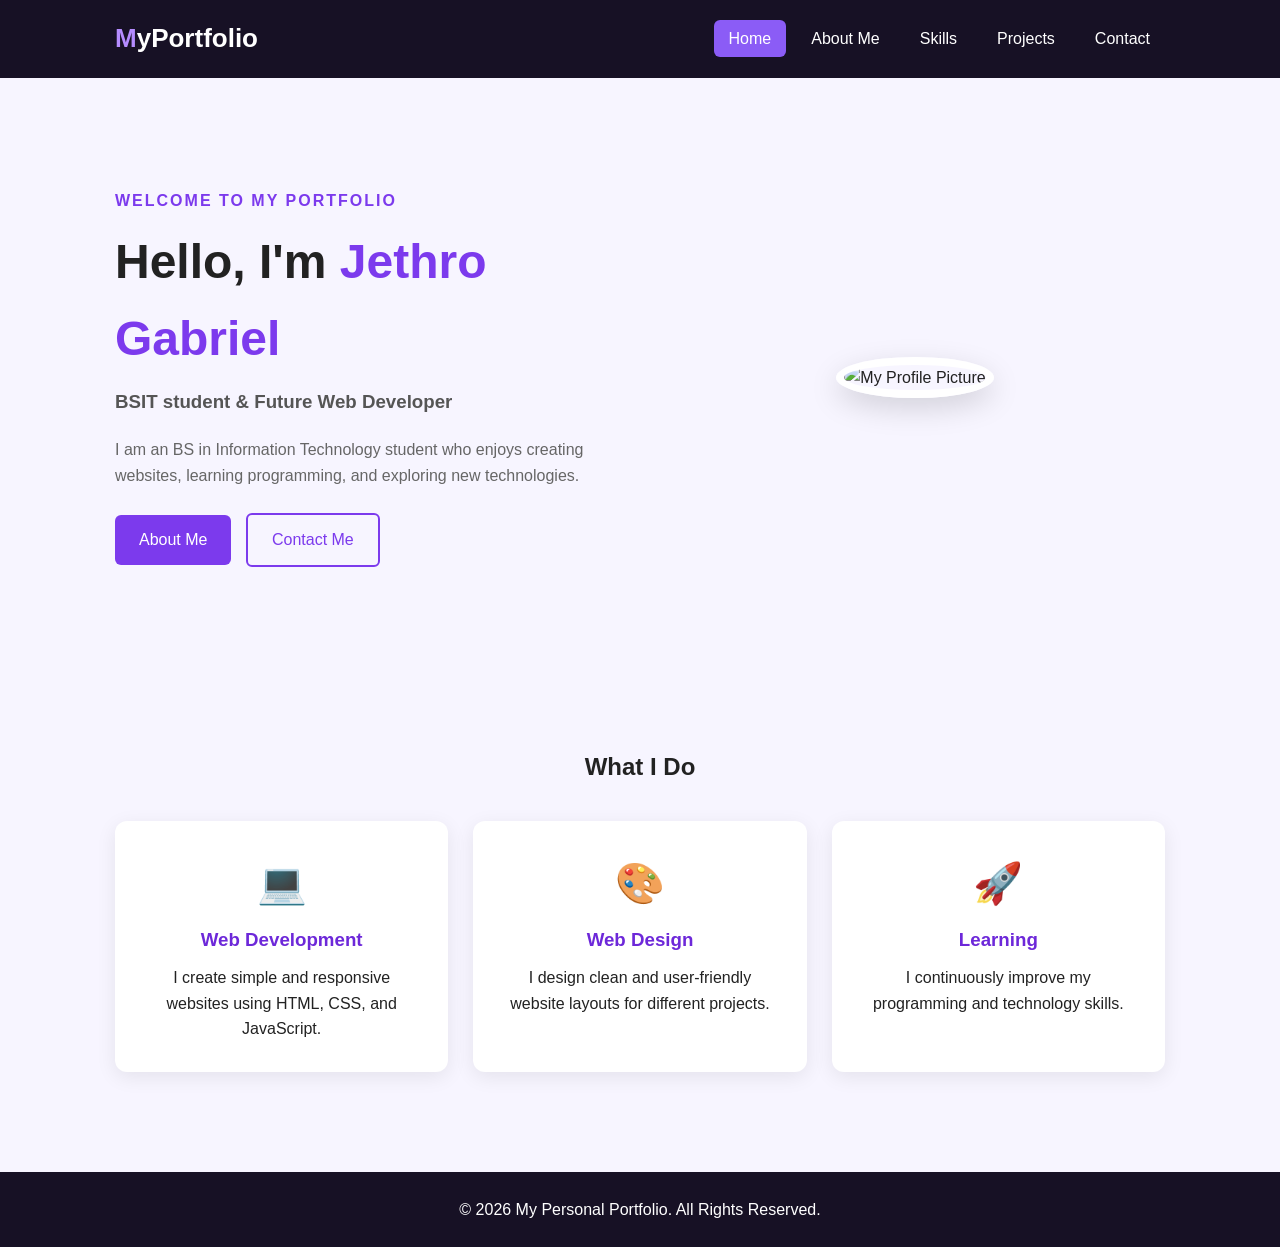
==== index.html @ 26523a26 "Add files via upload" ====
<!DOCTYPE html>
<html lang="en">
<head>
    <meta charset="UTF-8">
    <meta name="viewport" content="width=device-width, initial-scale=1.0">
    <title>My Portfolio | Home</title>

    <link rel="stylesheet" href="style.css">
</head>

<body>

<header>
    <nav class="navbar">
        <h1 class="logo">MyPortfolio</h1>

        <button class="menu-btn" onclick="toggleMenu()">☰</button>

        <ul id="navMenu">
            <li><a href="index.html" class="active">Home</a></li>
            <li><a href="about.html">About Me</a></li>
            <li><a href="skills.html">Skills</a></li>
            <li><a href="projects.html">Projects</a></li>
            <li><a href="contact.html">Contact</a></li>
        </ul>
    </nav>
</header>

<main>

<section class="hero">

    <div class="hero-text">
        <p class="welcome">WELCOME TO MY PORTFOLIO</p>

        <h2>Hello, I'm <span>Jethro Gabriel</span></h2>

        <h3>BSIT student & Future Web Developer</h3>

        <p>
            I am an BS in Information Technology student
            who enjoys creating websites, learning programming,
            and exploring new technologies.
        </p>

        <div class="buttons">
            <a href="about.html" class="btn">About Me</a>
            <a href="contact.html" class="btn outline">Contact Me</a>
        </div>
    </div>

    <div class="hero-image">
        <img src="images/profile.jpg" alt="My Profile Picture">
    </div>

</section>

<section class="quick-section">

    <h2>What I Do</h2>

    <div class="cards">

        <div class="card">
            <div class="icon">💻</div>
            <h3>Web Development</h3>
            <p>
                I create simple and responsive websites
                using HTML, CSS, and JavaScript.
            </p>
        </div>

        <div class="card">
            <div class="icon">🎨</div>
            <h3>Web Design</h3>
            <p>
                I design clean and user-friendly website layouts
                for different projects.
            </p>
        </div>

        <div class="card">
            <div class="icon">🚀</div>
            <h3>Learning</h3>
            <p>
                I continuously improve my programming and
                technology skills.
            </p>
        </div>

    </div>

</section>

</main>

<footer>
    <p>© 2026 My Personal Portfolio. All Rights Reserved.</p>
</footer>

<script src="script.js"></script>

</body>
</html>
---- style.css ----
* {
    margin: 0;
    padding: 0;
    box-sizing: border-box;
}

html {
    scroll-behavior: smooth;
}

body {
    font-family: Arial, sans-serif;
    background: #f7f5ff;
    color: #222;
    line-height: 1.6;
}

/* NAVIGATION */

header {
    background: #171125;
    position: sticky;
    top: 0;
    z-index: 1000;
}

.navbar {
    max-width: 1100px;
    margin: auto;
    padding: 18px 25px;

    display: flex;
    align-items: center;
    justify-content: space-between;
}

.logo {
    color: white;
    font-size: 26px;
}

.logo::first-letter {
    color: #b58cff;
}

.navbar ul {
    display: flex;
    list-style: none;
    gap: 10px;
}

.navbar a {
    color: white;
    text-decoration: none;
    padding: 10px 15px;
    border-radius: 6px;
    transition: 0.3s;
}

.navbar a:hover,
.navbar a.active {
    background: #8b5cf6;
}

.menu-btn {
    display: none;
    background: none;
    color: white;
    border: none;
    font-size: 28px;
    cursor: pointer;
}

/* HERO */

.hero {
    max-width: 1100px;
    min-height: 600px;
    margin: auto;
    padding: 70px 25px;

    display: flex;
    align-items: center;
    justify-content: space-between;
    gap: 50px;
}

.hero-text {
    flex: 1;
}

.welcome {
    color: #7c3aed;
    font-weight: bold;
    letter-spacing: 2px;
}

.hero h2 {
    font-size: 48px;
    margin: 10px 0;
}

.hero h2 span {
    color: #7c3aed;
}

.hero h3 {
    color: #555;
    margin-bottom: 20px;
}

.hero-text > p:not(.welcome) {
    max-width: 600px;
    color: #666;
}

.hero-image {
    flex: 1;
    text-align: center;
}

.hero-image img {
    width: 320px;
    height: 320px;
    object-fit: cover;

    border-radius: 50%;

    border: 8px solid white;

    box-shadow: 0 10px 30px rgba(0,0,0,0.15);
}

/* BUTTONS */

.buttons {
    margin-top: 25px;
}

.btn {
    display: inline-block;

    background: #7c3aed;
    color: white;

    padding: 12px 24px;

    border: none;
    border-radius: 6px;

    text-decoration: none;
    cursor: pointer;

    font-size: 16px;

    transition: 0.3s;
}

.btn:hover {
    background: #5b21b6;
    transform: translateY(-2px);
}

.btn.outline {
    background: transparent;
    color: #7c3aed;
    border: 2px solid #7c3aed;
    margin-left: 10px;
}

.btn.outline:hover {
    background: #7c3aed;
    color: white;
}

/* GENERAL SECTIONS */

.quick-section,
.skills-section,
.projects-section,
.contact-section,
.about-section {
    max-width: 1100px;
    margin: auto;
    padding: 70px 25px;
}

.quick-section > h2 {
    text-align: center;
    margin-bottom: 35px;
}

/* CARDS */

.cards {
    display: grid;
    grid-template-columns: repeat(3, 1fr);
    gap: 25px;
}

.card {
    background: white;
    padding: 30px;
    border-radius: 12px;
    text-align: center;

    box-shadow: 0 5px 20px rgba(0,0,0,0.08);

    transition: 0.3s;
}

.card:hover {
    transform: translateY(-8px);
}

.icon {
    font-size: 40px;
    margin-bottom: 10px;
}

.card h3 {
    color: #6d28d9;
    margin-bottom: 10px;
}

/* PAGE HEADER */

.page-header {
    background: #e9ddff;
    text-align: center;
    padding: 70px 20px;
}

.page-header h2 {
    font-size: 42px;
    color: #5b21b6;
}

.page-header p {
    color: #555;
}

/* ABOUT */

.about-section {
    display: flex;
    align-items: center;
    gap: 60px;
}

.about-image {
    flex: 1;
    text-align: center;
}

.about-image img {
    width: 300px;
    height: 300px;
    object-fit: cover;
    border-radius: 20px;
}

.about-text {
    flex: 1;
}

.about-text h2 {
    color: #6d28d9;
    margin-bottom: 15px;
}

.about-text p {
    margin-bottom: 15px;
}

.info-box {
    background: white;
    padding: 20px;
    border-left: 5px solid #7c3aed;
    margin-top: 20px;
}

/* SKILLS */

.skills-section {
    max-width: 850px;
}

.skill {
    margin-bottom: 25px;
}

.skill-title {
    display: flex;
    justify-content: space-between;
    font-weight: bold;
    margin-bottom: 8px;
}

.progress {
    height: 14px;
    background: #ddd;
    border-radius: 20px;
    overflow: hidden;
}

.progress-bar {
    height: 100%;
    background: #7c3aed;
    border-radius: 20px;
}

.progress-bar.html {
    width: 90%;
}

.progress-bar.css {
    width: 85%;
}

.progress-bar.javascript {
    width: 75%;
}

.progress-bar.java {
    width: 70%;
}

.progress-bar.python {
    width: 65%;
}

.other-skills {
    margin-top: 50px;
}

.other-skills h2 {
    color: #6d28d9;
    margin-bottom: 20px;
}

.skill-tags {
    display: flex;
    flex-wrap: wrap;
    gap: 10px;
}

.skill-tags span,
.project-tech span {
    background: #e9ddff;
    color: #5b21b6;
    padding: 8px 14px;
    border-radius: 20px;
}

/* PROJECTS */

.projects-section {
    display: grid;
    grid-template-columns: repeat(3, 1fr);
    gap: 25px;
}

.project-card {
    background: white;
    border-radius: 12px;
    overflow: hidden;

    box-shadow: 0 5px 20px rgba(0,0,0,0.08);

    transition: 0.3s;
}

.project-card:hover {
    transform: translateY(-8px);
}

.project-card img {
    width: 100%;
    height: 200px;
    object-fit: cover;
}

.project-content {
    padding: 25px;
}

.project-content h3 {
    color: #6d28d9;
    margin-bottom: 10px;
}

.project-tech {
    display: flex;
    flex-wrap: wrap;
    gap: 8px;
    margin-top: 15px;
}

.project-tech span {
    font-size: 13px;
    padding: 5px 10px;
}

/* CONTACT */

.contact-section {
    display: grid;
    grid-template-columns: 1fr 1fr;
    gap: 50px;
}

.contact-info h2 {
    color: #6d28d9;
    margin-bottom: 15px;
}

.contact-item {
    background: white;
    padding: 15px;
    margin-top: 15px;
    border-radius: 8px;
}

.contact-item strong {
    color: #6d28d9;
}

form {
    background: white;
    padding: 30px;
    border-radius: 12px;

    box-shadow: 0 5px 20px rgba(0,0,0,0.08);
}

form label {
    display: block;
    margin-bottom: 5px;
    font-weight: bold;
}

form input,
form textarea {
    width: 100%;
    padding: 12px;

    border: 1px solid #ccc;
    border-radius: 6px;

    margin-bottom: 18px;

    font-family: Arial, sans-serif;
}

form input:focus,
form textarea:focus {
    outline: 2px solid #a78bfa;
}

/* FOOTER */

footer {
    background: #171125;
    color: white;
    text-align: center;
    padding: 25px;
    margin-top: 30px;
}

/* RESPONSIVE */

@media (max-width: 768px) {

    .menu-btn {
        display: block;
    }

    .navbar ul {
        display: none;
        position: absolute;
        top: 70px;
        left: 0;

        width: 100%;

        background: #171125;

        flex-direction: column;
        padding: 15px;
    }

    .navbar ul.show {
        display: flex;
    }

    .navbar a {
        display: block;
    }

    .hero {
        flex-direction: column-reverse;
        text-align: center;
        padding-top: 50px;
    }

    .hero h2 {
        font-size: 38px;
    }

    .hero-image img {
        width: 240px;
        height: 240px;
    }

    .cards {
        grid-template-columns: 1fr;
    }

    .about-section {
        flex-direction: column;
        text-align: center;
    }

    .projects-section {
        grid-template-columns: 1fr;
    }

    .contact-section {
        grid-template-columns: 1fr;
    }

    .page-header h2 {
        font-size: 34px;
    }

}

@media (max-width: 480px) {

    .hero h2 {
        font-size: 32px;
    }

    .hero-image img {
        width: 200px;
        height: 200px;
    }

    .btn {
        display: block;
        margin: 10px 0 !important;
    }

}
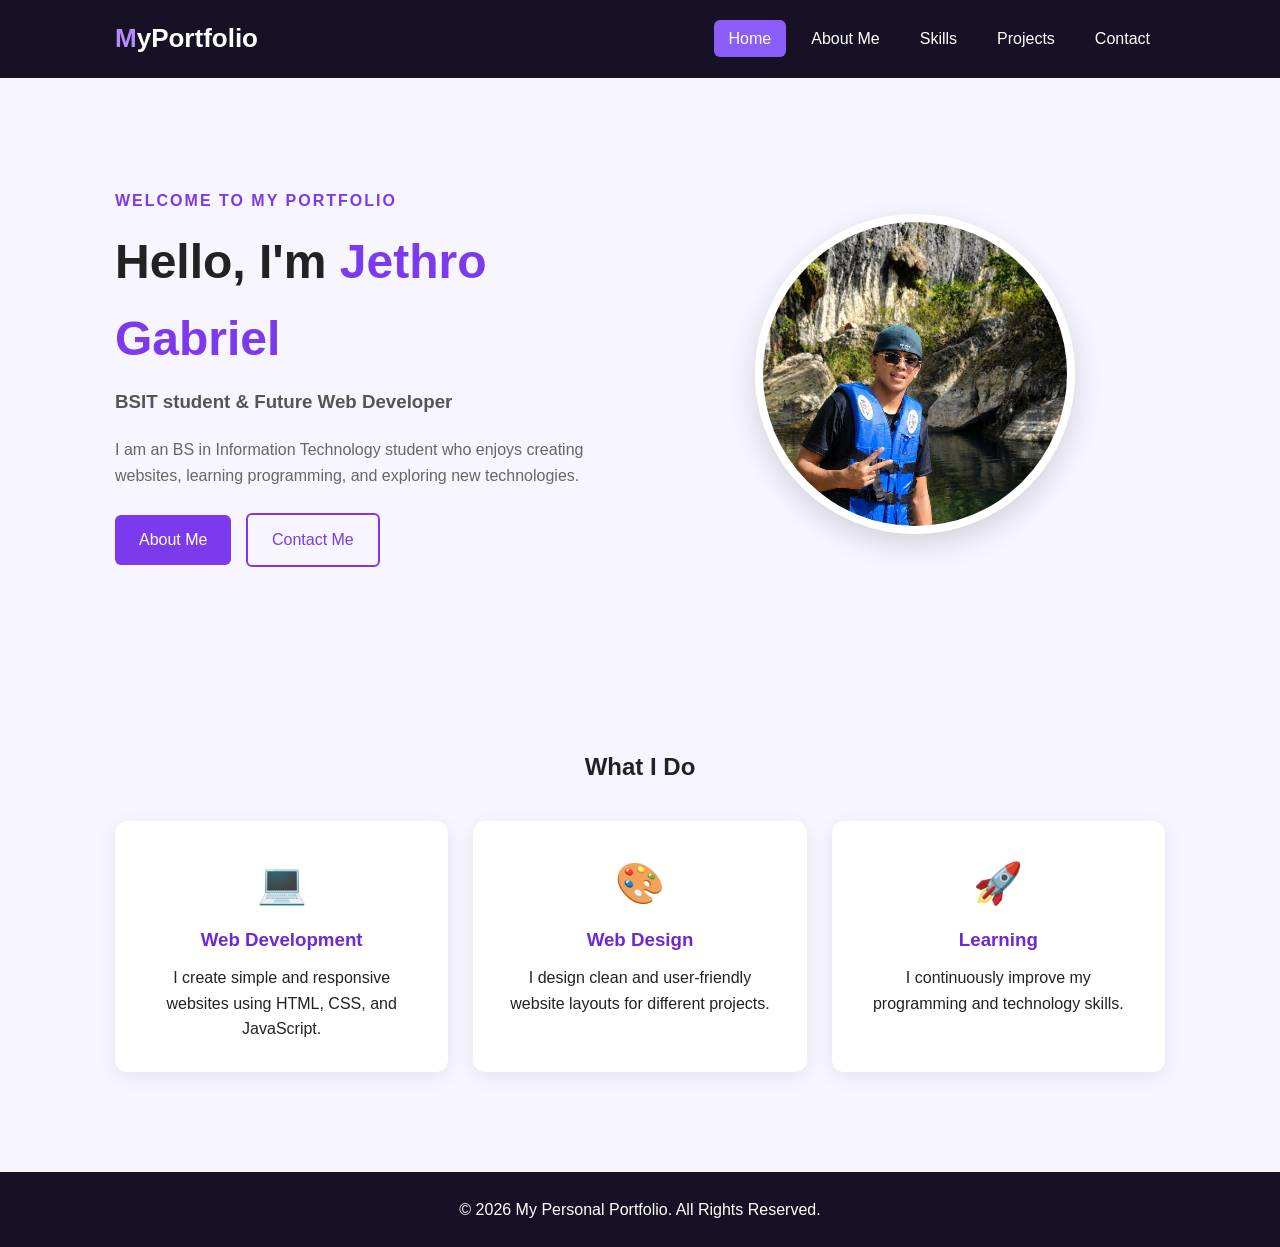
==== commit ca4a571f: "Update index.html" ====
--- a/index.html
+++ b/index.html
@@ -50,7 +50,7 @@
     </div>
 
     <div class="hero-image">
-        <img src="images/profile.jpg" alt="My Profile Picture">
+        <img src="jethro.jpg.jpg" alt="My Profile Picture">
     </div>
 
 </section>
@@ -101,4 +101,4 @@
 <script src="script.js"></script>
 
 </body>
-</html>+</html>
